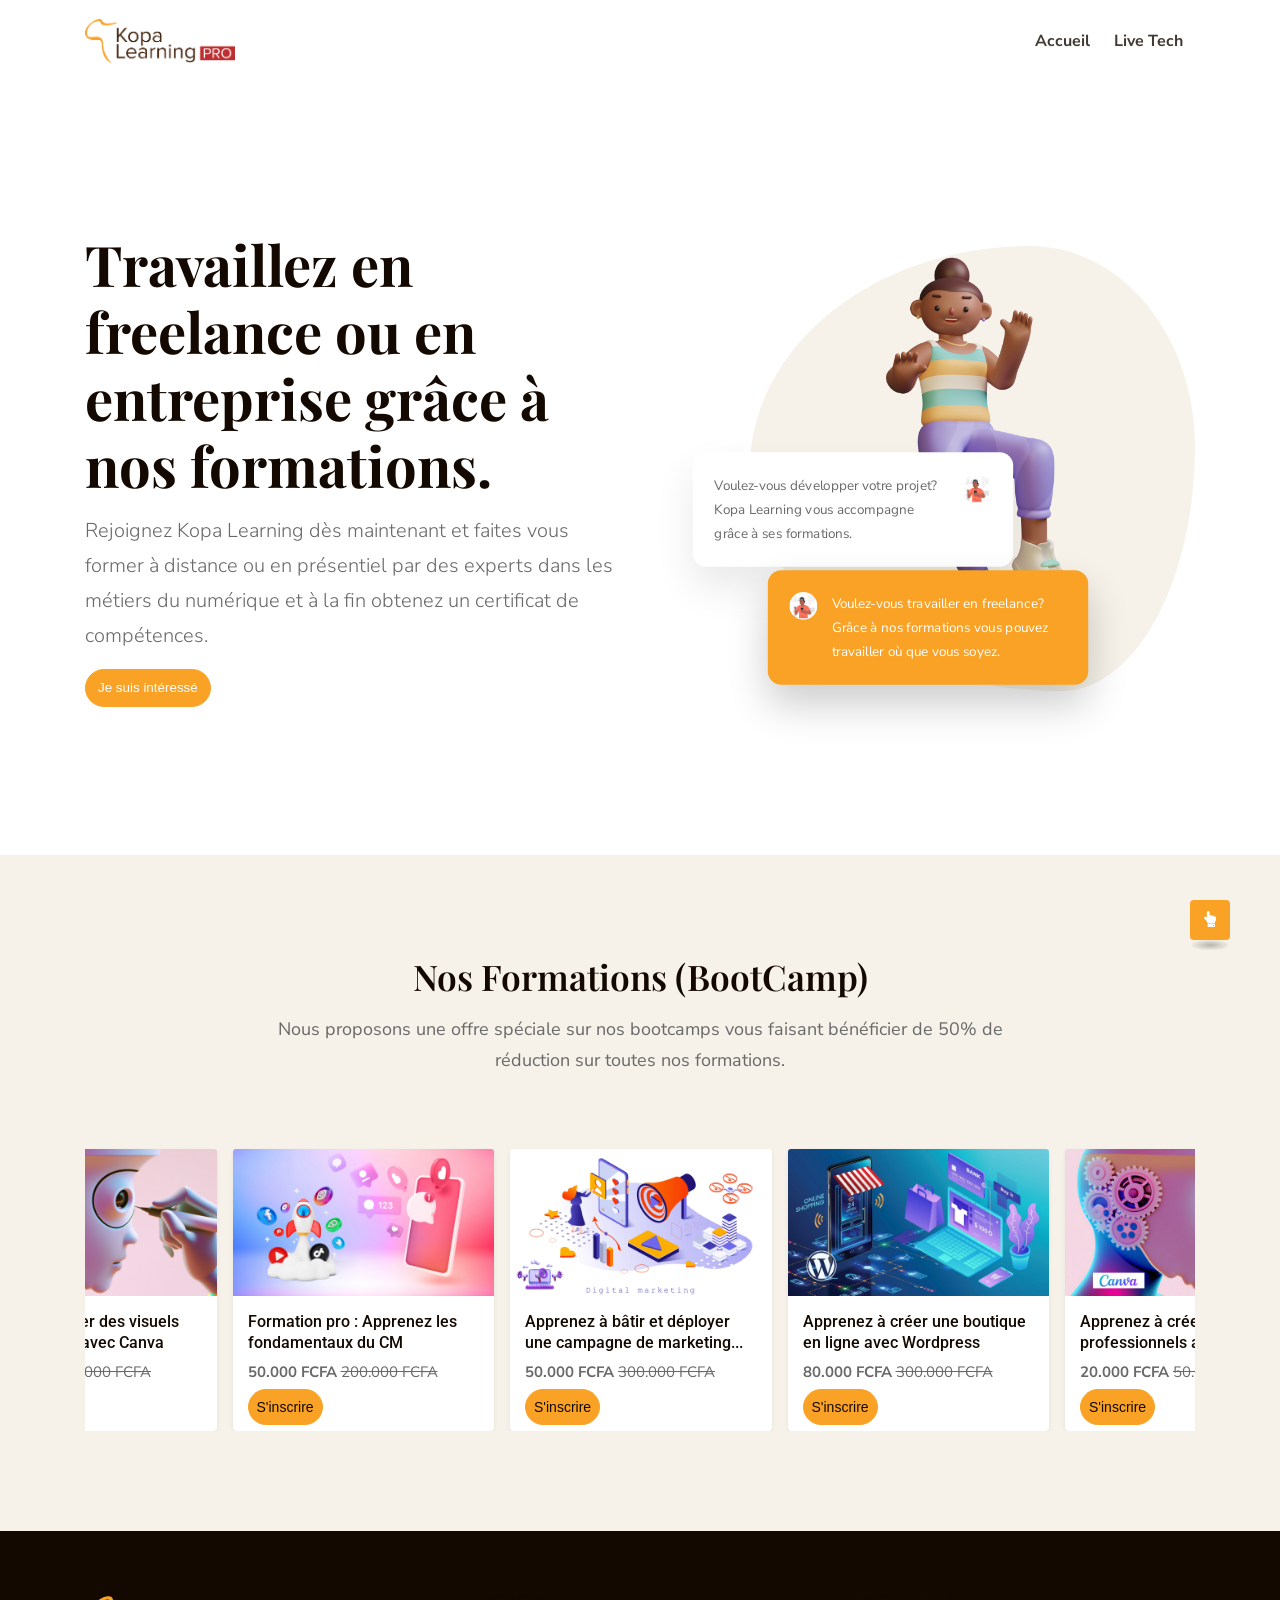
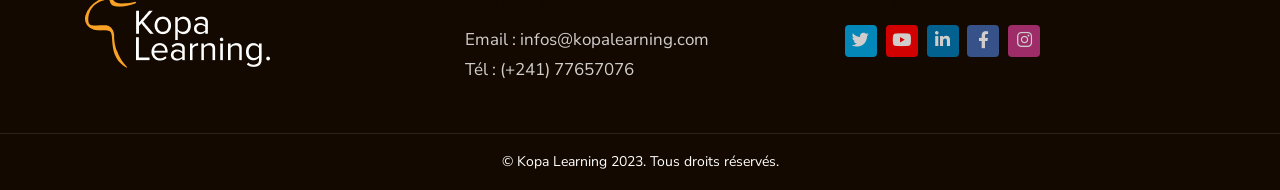
==== index.html @ 378794e9 "kopa training site" ====
<!DOCTYPE html>
<html lang="fr">


<head>
    <meta charset="utf-8">
    <meta name="viewport" content="width=device-width, initial-scale=1, shrink-to-fit=no">
    <meta http-equiv="X-UA-Compatible" content="ie=edge">

    <!--favicon icon-->
    <link rel="icon" href="assets/img/favicon3.png" type="image/png" sizes="16x16">

    <link rel="preconnect" href="https://fonts.googleapis.com">
    <link rel="preconnect" href="https://fonts.gstatic.com" crossorigin>
    <link href="https://fonts.googleapis.com/css2?family=Nunito+Sans:wght@300&family=Playfair+Display&display=swap" rel="stylesheet">

    <!--title-->
    <title>Formations pro Kopa Learning</title>

    <!--build:css-->
    <link rel="stylesheet" href="assets/css/main.css">
    <!-- endbuild -->
</head>

<body>

    <!--preloader start-->
    <div id="preloader">
        <div class="preloader-wrap">
            <img src="assets/img/Kopa learning pro color.png" alt="logo" width="200" class="img-fluid" />
            <div class="thecube">
                <div class="cube c1"></div>
                <div class="cube c2"></div>
                <div class="cube c4"></div>
                <div class="cube c3"></div>
            </div>
        </div>
    </div>
    <!--preloader end-->
   <!--header section start-->
   <header class="header">
    <!--start navbar-->
    <nav class="navbar navbar-expand-lg  bg-transparent">
        <div class="container">
            <a class="navbar-brand" href="index.html">
                <img src="assets/img/Kopa learning pro color.png" width="150" alt="logo" class="img-fluid" />
            </a>
            <button class="navbar-toggler" type="button" data-toggle="collapse" data-target="#navbarSupportedContent" aria-controls="navbarSupportedContent" aria-expanded="false" aria-label="Toggle navigation">
                <span class="ti-menu"></span>
            </button>

            <div class="collapse navbar-collapse h-auto" id="navbarSupportedContent">
                <ul class="navbar-nav ml-auto menu">
                    <li><a href="index.html"> Accueil</a>
                    </li>
                    <li>
                        <a href="https://livetech.kopalearning.com/" target="_blank">Live Tech</a>
                    </li>
                </ul>
            </div>
        </div>
    </nav>
</header>

    <div class="main">

        <section class="position-relative ptb-100">
            <div class="fit-cover background-image-wraper position-absolute"></div>
            <div class="container">
                <div class="row align-items-center justify-content-between">
                    <div class="col-md-12 col-lg-6">
                        <div class="section-heading py-5">
                            <h1 class="font-weight-bolder display-4">Travaillez en freelance ou en entreprise grâce à nos formations.</h1>
                            <p class="lead"> Rejoignez Kopa Learning dès maintenant et faites vous former à distance ou en présentiel
                                par des experts dans les métiers du numérique et à la fin obtenez un certificat de compétences.</p>
                            <div class="action-btns mt-3">
                                <a href="#formations" class="btn btn-brand-02 btn-rounded mr-3">Je suis intéressé</a>
                            </div>
                        </div>
                    </div>
                    <div class="col-md-12 col-lg-5">
                        <div class="hero-image-wrap">
                            <div class="content-img-wrap">
                                <img class="fancy-radius-1 hero-img-width img-custom-width img-fluid gray-light-bg z--1" src="assets/img/Marni 4.png" alt="modern desk">
                                <div class="position-absolute dot-shape">
                                    <img src="assets/img/dot-shape.png" alt="appdash">
                                </div>
                                <div class="animation-item d-none d-md-block d-lg-block">
                                    
                                    <div class="position-absolute p-4 w-75 rounded-custom d-flex bg-white hero-animated-card-1">
                                        <p class="gr-text-11 mb-0 text-mirage-2">Voulez-vous développer votre projet? Kopa Learning vous accompagne grâce à ses formations.</p>
                                        <div class="small-card-img ml-3">
                                            <img src="assets/img/happy.jpg" alt="" width="80px" class="rounded-circle img-fluid">
                                        </div>
                                    </div>
                                   
                                    <div class="position-absolute p-4 w-75 rounded-custom d-flex secondary-bg hero-animated-card-2">
                                        <div class="small-card-img mr-3 text-white">
                                            <img src="assets/img/happy.jpg" alt="" width="80px" class="rounded-circle img-fluid">
                                        </div>
                                        <p class="gr-text-11 mb-0 text-white">Voulez-vous travailler en freelance? Grâce à nos formations vous pouvez travailler où que vous soyez.</p>
                                    </div>
                                </div>
                            </div>
                        </div>
                    </div>
                </div>
                <!--end row-->
            </div>
        </section>

        <section id="formations" class="screenshots-section pb-100 pt-100 gray-light-bg">
            <div class="container">
                <div class="row justify-content-center">
                    <div class="col-md-9 col-lg-8">
                        <div class="section-heading text-center mb-5">
                            <h2>Nos Formations (BootCamp)</h2>
                            <p class="font-size-18">Nous proposons une offre spéciale sur nos bootcamps vous faisant bénéficier de 50% de réduction sur toutes nos formations.</p>
                        </div>
                    </div>
                </div>
                <!--start app screen carousel-->
                <div class="screenshot-wrap">
                    <div class="screen-carousel owl-carousel owl-theme dot-indicator">
                        <!-- <div class="single-blog-card card border-0 shadow-sm mt-4 mx-2">
                            <div class="blog-img position-relative">
                                <img src="assets/img/devweb.png" class="card-img-top" alt="formation">
                            </div>
                            <div class="card-body card-body-height">
                                <h5 class="card-title" data-training-btn="devweb">
                                    <a href="trainingView.html">Apprenez à créer un site web complet avec HTML, CSS...</a>
                                </h5>
                                <p class="card-text">
                                    <b>200.000FCFA</b> <del>400.000 FCFA</del>
                                </p>
                                <a href="#" class="btn btn-brand-02 btn-rounded mr-3 susb-btn">S'inscrire</a>
                            </div>
                        </div> -->
                        <div class="single-blog-card card border-0 shadow-sm mt-4 mx-2">
                            <div class="blog-img position-relative">
                                <img src="assets/img/dm.png" class="card-img-top" alt="formation">
                            </div>
                            <div class="card-body card-body-height">
                                <h3 class="h5 card-title" data-training-btn="dm">
                                    <a href="trainingView.html?dm" target="_blank" >Apprenez à bâtir et déployer une campagne de marketing...</a>
                                </h3>
                                <p class="card-text">
                                    <b>50.000 FCFA</b> <del>300.000 FCFA</del>
                                </p>
                                <a href="https://e-billing.digitech-africa.com/43iV2n1" target="_blank" class="btn btn-brand-02 btn-rounded mr-3 susb-btn">S'inscrire</a>
                            </div>
                    
                        </div>
                        <div class="single-blog-card card border-0 shadow-sm mt-4 mx-2">
                            <div class="blog-img position-relative">
                                <img src="assets/img/wp.png" class="card-img-top" alt="formation">
                            </div>
                            <div class="card-body card-body-height">
                                <h3 class="h5 card-title" data-training-btn="wp">
                                    <a href="trainingView.html?wp" target="_blank" >Apprenez à créer une boutique en ligne  avec Wordpress</a>
                                </h3>
                                <p class="card-text">
                                   <b>80.000 FCFA</b> <del>300.000 FCFA</del>
                                </p>
                                <a href="https://e-billing.digitech-africa.com/3GpeVil" target="_blank" class="btn btn-brand-02 btn-rounded mr-3 susb-btn">S'inscrire</a>
                            </div>
                       
                        </div>
                        <!-- <div class="single-blog-card card border-0 shadow-sm mt-4 mx-2">
                            <div class="blog-img position-relative">
                                <img src="assets/img/paiementenligne.png" class="card-img-top" alt="formation">
                            </div>
                            <div class="card-body card-body-height">
                                <h3 class="h5 card-title" data-training-btn="pay">
                                    <a href="trainingView.html">Apprenez à intégrer une solution de paiement par...</a>
                                </h3>

                                <p class="card-text">
                                    <b>100.000 FCFA</b> <del>200.000 FCFA</del>
                                </p>
                                <a href="#" class="btn btn-brand-02 btn-rounded mr-3 susb-btn">S'inscrire</a>
                            </div>    
                        </div> -->
                        <div class="single-blog-card card border-0 shadow-sm mt-4 mx-2">
                            <div class="blog-img position-relative">
                                <img src="assets/img/canva.png" class="card-img-top" alt="formation">
                            </div>
                            <div class="card-body card-body-height">
                                <h3 class="h5 card-title" data-training-btn="canva">
                                    <a href="trainingView.html?canva" target="_blank" >Apprenez à créer des visuels professionnels avec Canva</a>
                                </h3>

                                <p class="card-text">
                                    <b>20.000 FCFA</b> <del>50.000 FCFA</del>
                                </p>
                                <a href="https://e-billing.digitech-africa.com/3ZRwa2w" target="_blank" class="btn btn-brand-02 btn-rounded mr-3 susb-btn">S'inscrire</a>
                            </div>
                        </div>
                        <div class="single-blog-card card border-0 shadow-sm mt-4 mx-2">
                            <div class="blog-img position-relative">
                                <img src="assets/img/cm.png" class="card-img-top" alt="formation">
                            </div>
                            <div class="card-body card-body-height">
                                <h3 class="h5 card-title" data-training-btn="cm">
                                    <a href="trainingView.html?cm" target="_blank" > Formation pro : Apprenez les fondamentaux du CM 
                                   </a>
                                </h3>
                                <p class="card-text">
                                    <b>50.000 FCFA</b> <del>200.000 FCFA</del>
                                </p>
                                <a href="https://e-billing.digitech-africa.com/3KJVSSx" target="_blank" class="btn btn-brand-02 btn-rounded mr-3 susb-btn">S'inscrire</a>
                            </div>
                        </div>
                    </div>
                </div>
                <!--end app screen carousel-->
            </div>
        </section>


        <!--screenshots section end-->
    </div>

    <!--footer section start-->
    <!--when you want to remove subscribe newsletter container then you should remove .footer-with-newsletter class-->
    <footer class="footer-1 pt-60 footer-with-newsletter" style="background-color: #140900;">
        <div class="container">
            <div class="row">
                <div class="col-md-12 col-lg-4 mb-4 mb-md-4 mb-sm-4 mb-lg-0">
                    <a href="#" class="navbar-brand mb-2">
                        <img src="assets/img/Logo-kopa-learning-white-footer.png" alt="logo" class="img-fluid">
                    </a>
                </div>
                <div class="col-md-12 col-lg-8">
                    <div class="row mt-0">
                        <div class="col-sm-6 col-md-6 col-lg-6 mb-6 mb-sm-4 mb-md-0 mb-lg-0">
                            <h6 class="text-uppercase">Contacts</h6>
                            <ul>
                                <li>
                                    <a href="mailto:infos@kopalearning.com" class="text-white">Email : infos@kopalearning.com</a>
                                </li>
                                <li>
                                    <a  href="tel:+24177657076" class="text-white">Tél : (+241) 77657076</a>
                                </li>
                            </ul>
                        </div>
                        <div class="col-sm-6 col-md-6 col-lg-6">
                            <h6 class="text-uppercase">Liens sociaux</h6>
                            <div class="list-inline social-list-default background-color social-hover-2 mt-2">
                                <li class="list-inline-item"><a class="twitter" href="https://twitter.com/kopalearning"><i class="fab fa-twitter"></i></a></li>
                                <li class="list-inline-item"><a class="youtube" href="https://www.youtube.com/channel/UCslVq5JR4PDra3Sv-5Ygo_A"><i class="fab fa-youtube"></i></a></li>
                                <li class="list-inline-item"><a class="linkedin" href="https://www.linkedin.com/company/kopalearning"><i class="fab fa-linkedin-in"></i></a></li> 
                                <li class="list-inline-item"><a class="facebook" href="https://www.facebook.com/kopalearning"><i class="fab fa-facebook-f"></i></a></li>
                                <li class="list-inline-item"><a class="instagram" href="https://www.instagram.com/kopalearning/"><i class="fab fa-instagram"></i></a></li>
                            </div>
                        </div>
                    </div>
                </div>
            </div>
        </div>
        <!--end of container-->

        <!--footer bottom copyright start-->
        <div class="footer-bottom border-gray-light mt-5 py-3">
            <div class="container">
                <div class="row">
                    <div class="col-md-12 col-lg-12">
                        <div class="copyright-wrap small-text text-white">
                            <p class="mb-0" style="font-size: 14px; text-align: center;">&copy; Kopa Learning 2023. Tous droits réservés.</p>
                        </div>
                    </div>
                </div>
            </div>
        </div>
        <!--footer bottom copyright end-->
    </footer>
    <!--footer section end-->
    <!--scroll bottom to top button start-->
    <div class="scroll-top scroll-to-target primary-bg text-white" data-target="html">
        <span class="fas fa-hand-point-up"></span>
    </div>
    <!--scroll bottom to top button end-->
    <!--build:js-->

    <script src="assets/js/starter.js"></script>

    <script src="assets/js/vendors/jquery-3.5.1.min.js"></script>
    <script src="assets/js/vendors/popper.min.js"></script>
    <script src="assets/js/vendors/bootstrap.min.js"></script>
    <script src="assets/js/vendors/jquery.easing.min.js"></script>
    <script src="assets/js/vendors/owl.carousel.min.js"></script>
    <script src="assets/js/vendors/countdown.min.js"></script>
    <script src="assets/js/vendors/jquery.waypoints.min.js"></script>
    <script src="assets/js/vendors/jquery.rcounterup.js"></script>
    <script src="assets/js/vendors/magnific-popup.min.js"></script>
    <script src="assets/js/vendors/validator.min.js"></script>
    <script src="assets/js/app.js"></script>
    <!--endbuild-->
</body>

</html>
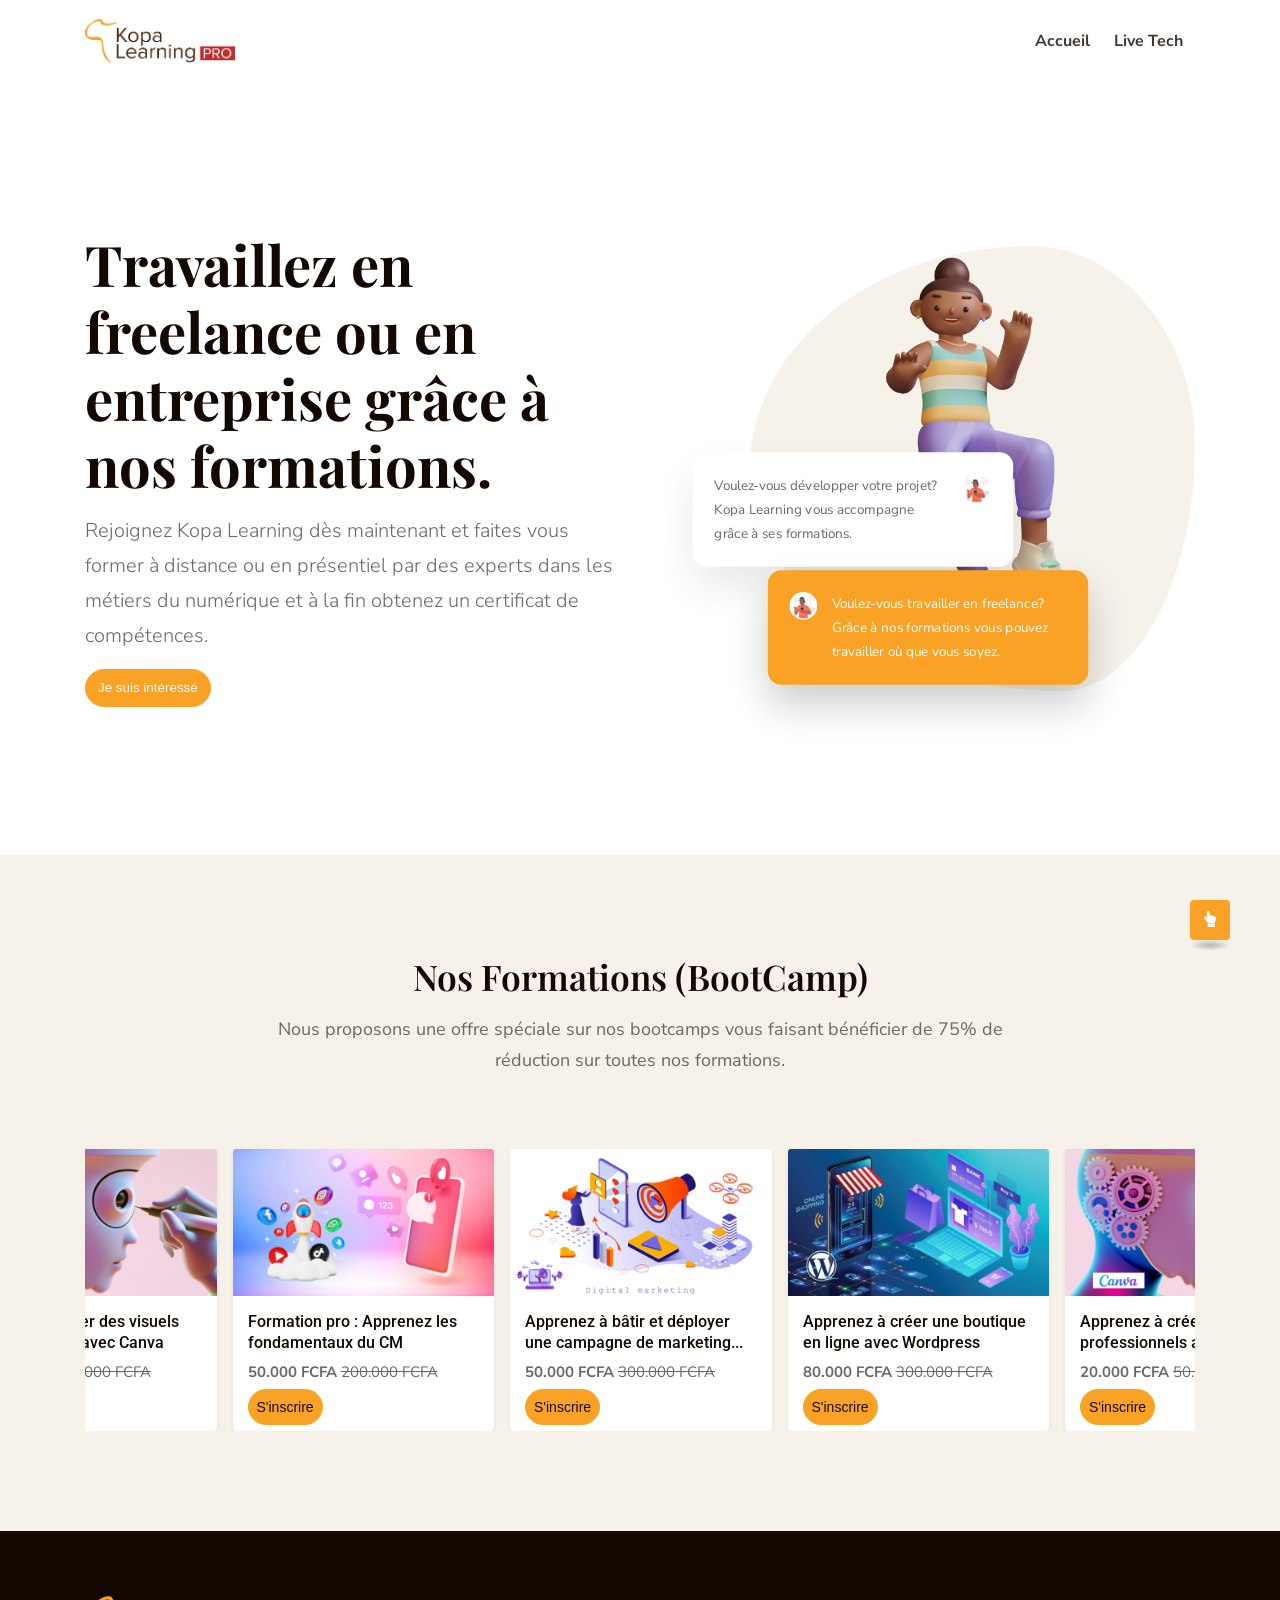
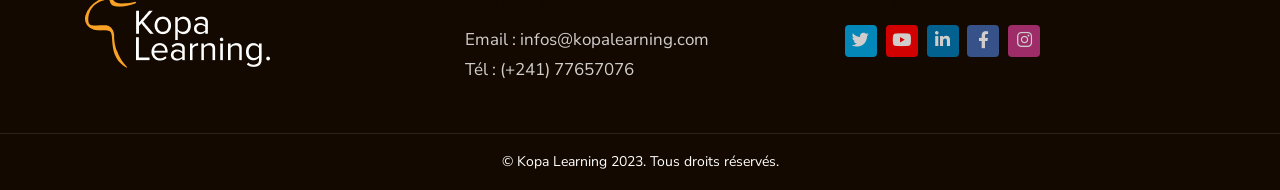
==== commit 42b9c67a: "content updated" ====
--- a/index.html
+++ b/index.html
@@ -116,7 +116,7 @@
                     <div class="col-md-9 col-lg-8">
                         <div class="section-heading text-center mb-5">
                             <h2>Nos Formations (BootCamp)</h2>
-                            <p class="font-size-18">Nous proposons une offre spéciale sur nos bootcamps vous faisant bénéficier de 50% de réduction sur toutes nos formations.</p>
+                            <p class="font-size-18">Nous proposons une offre spéciale sur nos bootcamps vous faisant bénéficier de 75% de réduction sur toutes nos formations.</p>
                         </div>
                     </div>
                 </div>
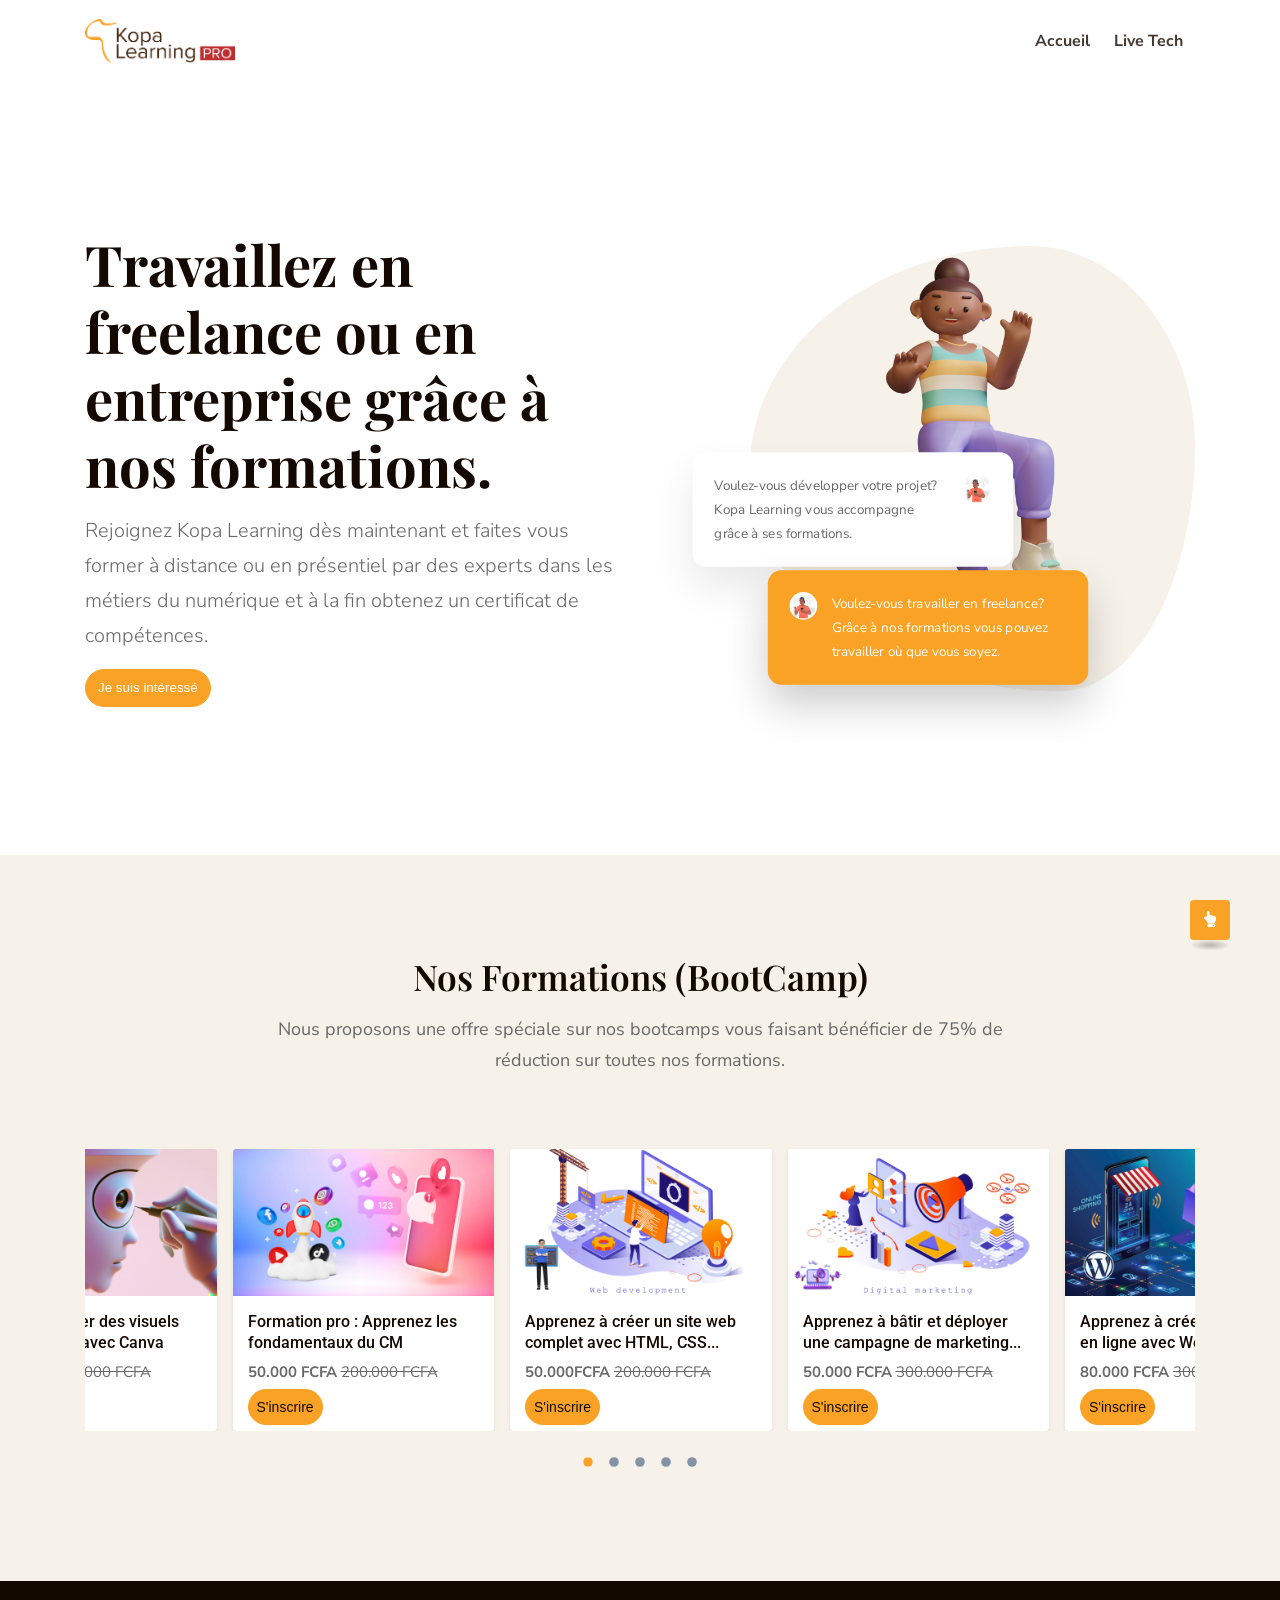
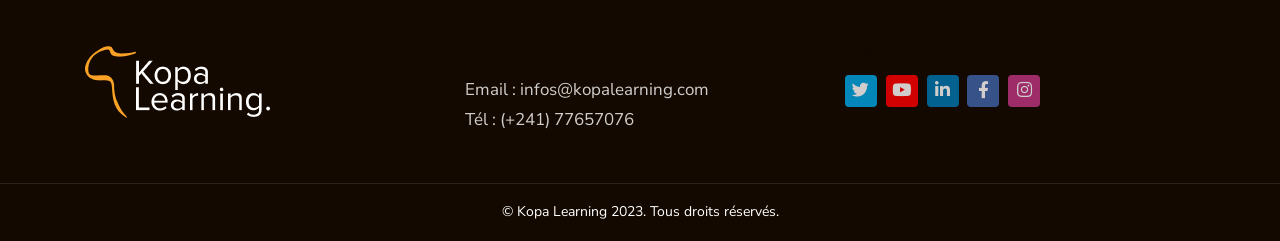
==== commit d050dd97: "dewWeb training added" ====
--- a/index.html
+++ b/index.html
@@ -123,20 +123,20 @@
                 <!--start app screen carousel-->
                 <div class="screenshot-wrap">
                     <div class="screen-carousel owl-carousel owl-theme dot-indicator">
-                        <!-- <div class="single-blog-card card border-0 shadow-sm mt-4 mx-2">
+                        <div class="single-blog-card card border-0 shadow-sm mt-4 mx-2">
                             <div class="blog-img position-relative">
                                 <img src="assets/img/devweb.png" class="card-img-top" alt="formation">
                             </div>
                             <div class="card-body card-body-height">
                                 <h5 class="card-title" data-training-btn="devweb">
-                                    <a href="trainingView.html">Apprenez à créer un site web complet avec HTML, CSS...</a>
+                                    <a href="trainingView.html?devweb">Apprenez à créer un site web complet avec HTML, CSS...</a>
                                 </h5>
                                 <p class="card-text">
-                                    <b>200.000FCFA</b> <del>400.000 FCFA</del>
-                                </p>
-                                <a href="#" class="btn btn-brand-02 btn-rounded mr-3 susb-btn">S'inscrire</a>
-                            </div>
-                        </div> -->
+                                    <b>50.000FCFA</b> <del>200.000 FCFA</del>
+                                </p>
+                                <a href="https://e-billing.digitech-africa.com/3AwJKOK" target="_blank" class="btn btn-brand-02 btn-rounded mr-3 susb-btn">S'inscrire</a>
+                            </div>
+                        </div>
                         <div class="single-blog-card card border-0 shadow-sm mt-4 mx-2">
                             <div class="blog-img position-relative">
                                 <img src="assets/img/dm.png" class="card-img-top" alt="formation">
